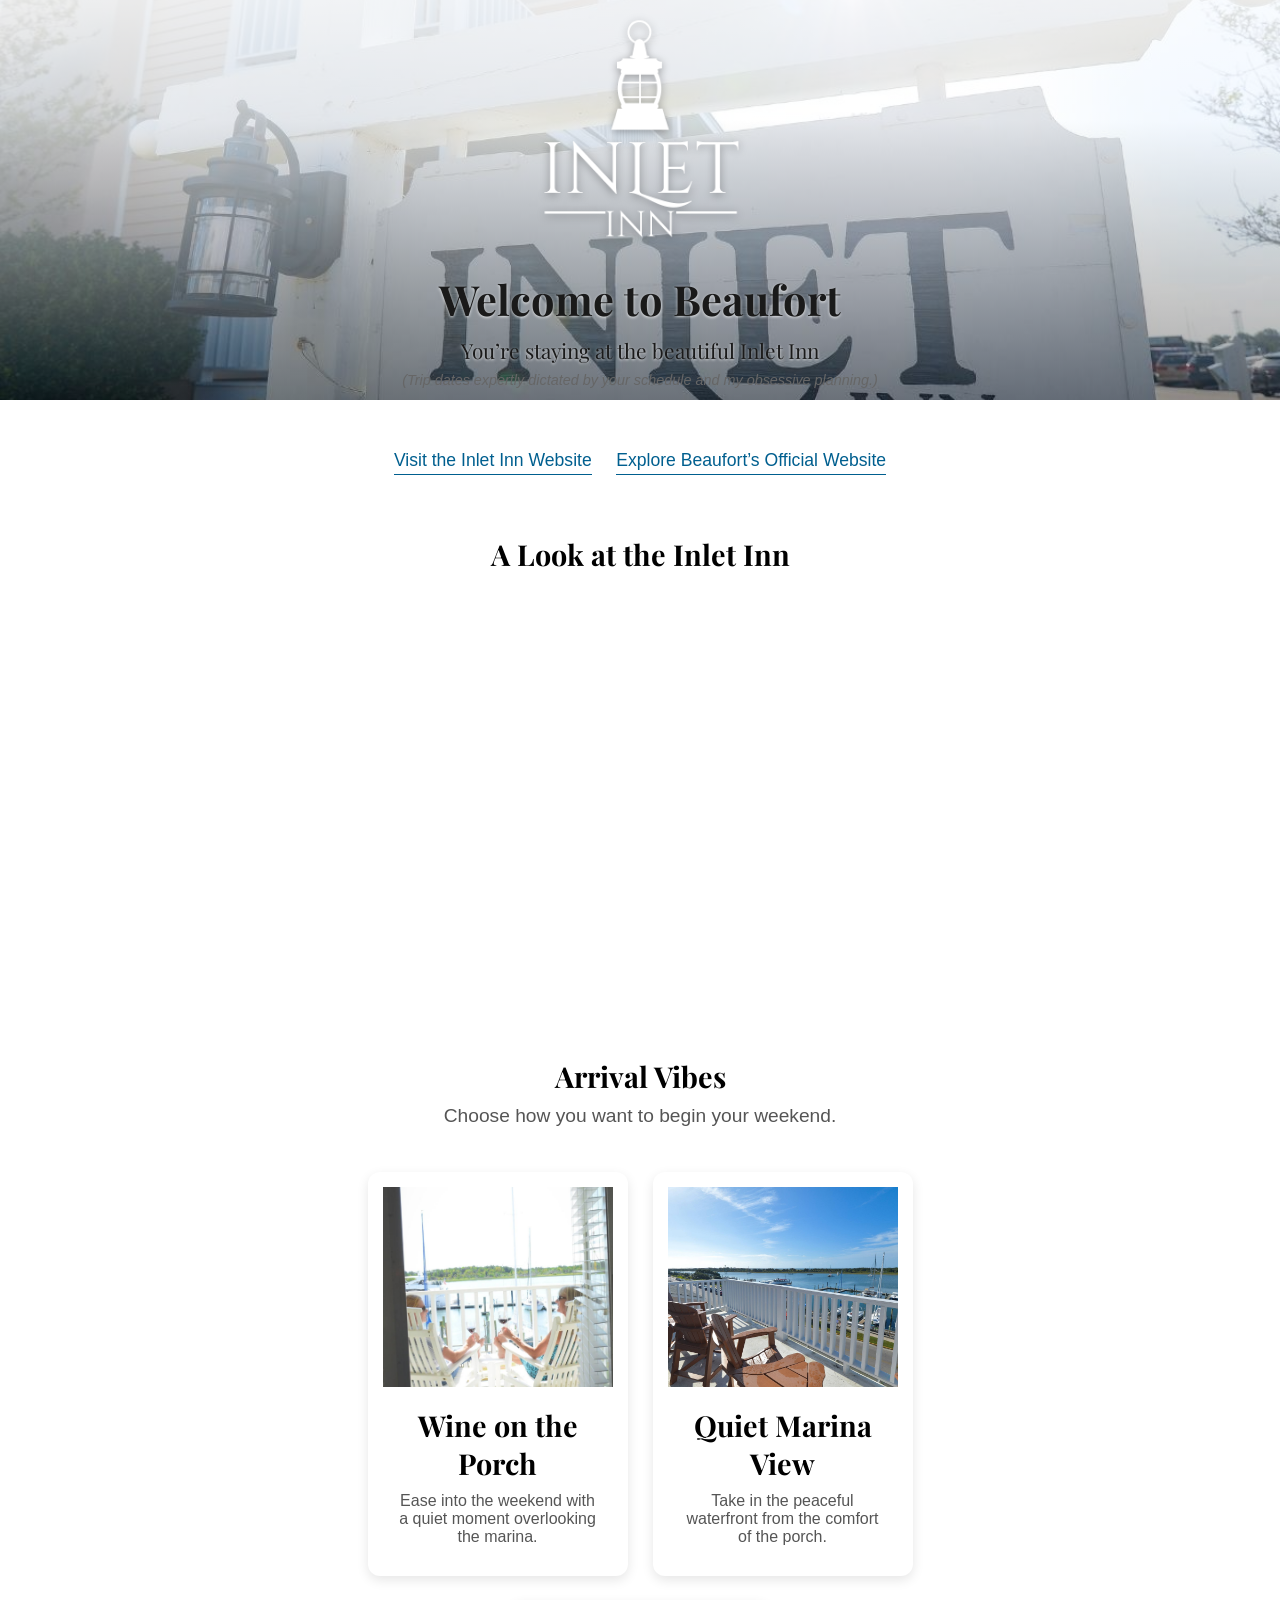
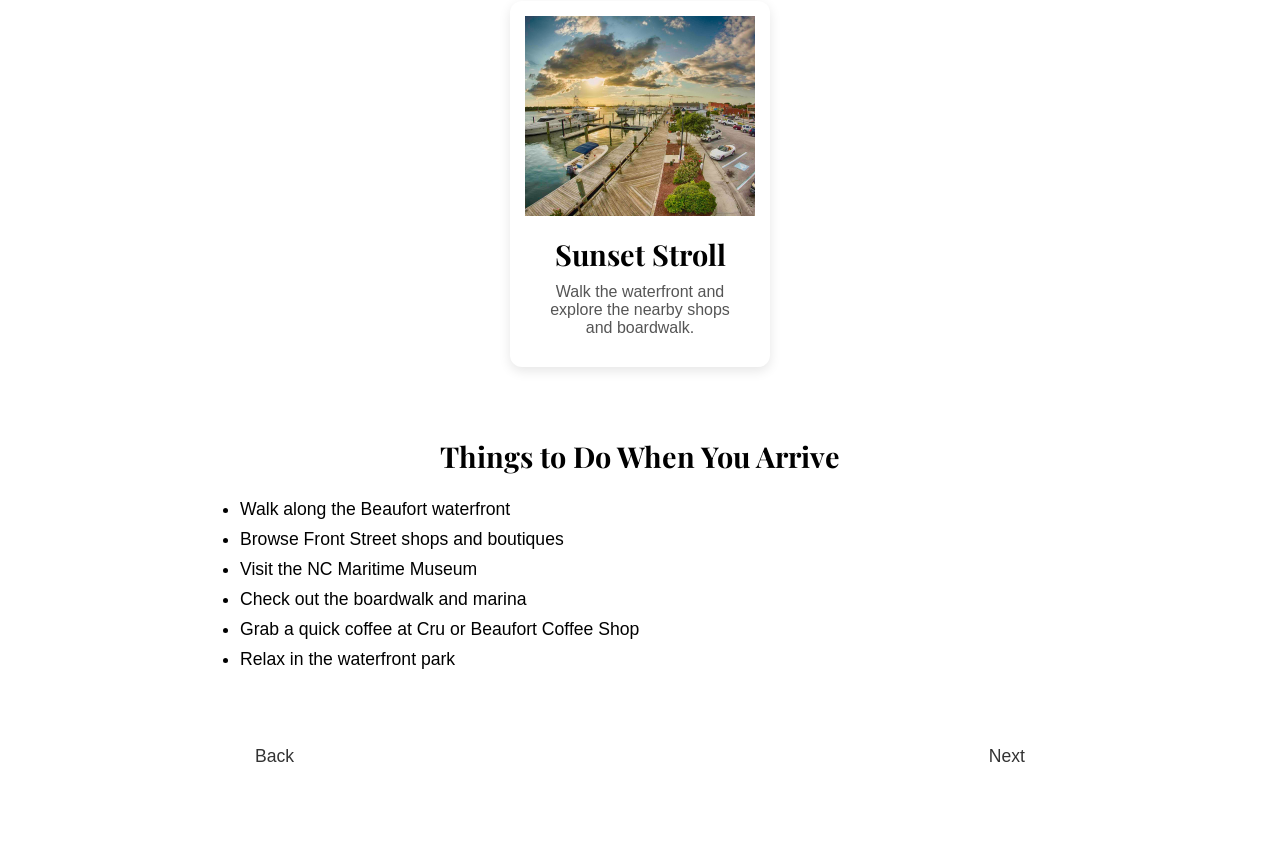
==== arrival.html @ 8ba9ebfc "Fix HTML formatting and clean up code" ====
<!DOCTYPE html>
<html lang="en">
<head>
    <meta charset="UTF-8">
    <meta name="viewport" content="width=device-width, initial-scale=1.0">
    <title>Your Arrival Experience</title>
    <link rel="stylesheet" href="style.css">
    <script src="script.js"></script>

    <!-- Coastal Boutique Fonts -->
    <link href="https://fonts.googleapis.com/css2?family=Playfair+Display:wght@500;700&family=Lato:wght@300;400;700&display=swap" rel="stylesheet">

    <style>
        body {
            font-family: 'Lato', sans-serif;
            background: #ffffff;
            margin: 0;
            padding: 0;
        }

        /* HERO SECTION */
        .hero {
            position: relative;
            height: 400px;
            background: url('images/inlet inn 4.jpg') center center / cover no-repeat;
            display: flex;
            align-items: center;
            justify-content: center;
            text-align: center;
        }

        /* Luxury overlay */
        .hero::before {
            content: "";
            position: absolute;
            inset: 0;
            background: linear-gradient(
                to bottom,
                rgba(255,255,255,0.85) 0%,
                rgba(255,255,255,0.70) 30%,
                rgba(0,0,0,0.35) 100%
            );
        }

        /* Hero content */
        .hero-content {
            position: relative;
            z-index: 2;
            animation: fadeInHero 1.2s ease;
        }

        /* Logo fade-in */
        .hero-logo {
            width: 230px;
            margin: 0 auto 20px auto;
            display: block;
            animation: fadeInLogo 1.2s ease;
            filter: brightness(1.15) drop-shadow(0 2px 4px rgba(0,0,0,0.35));
        }

        @keyframes fadeInLogo {
            from { opacity: 0; transform: translateY(-16px); }
            to { opacity: 1; transform: translateY(0); }
        }

        @keyframes fadeInHero {
            from { opacity: 0; transform: translateY(20px); }
            to { opacity: 1; transform: translateY(0); }
        }

        .hero h1 {
            font-family: 'Playfair Display', serif;
            font-size: 2.6rem;
            margin: 10px 0;
            color: #1a1a1a;
            text-shadow: 0 1px 3px rgba(255,255,255,0.8);
        }

        .hero-subtitle {
            font-size: 1.3rem;
            margin-top: 10px;
            font-family: 'Playfair Display', serif;
            color: #1a1a1a;
            text-shadow: 0 1px 3px rgba(255,255,255,0.8);
        }

        /* DISCLAIMER */
        .hero-disclaimer {
            font-size: 0.9rem;
            color: #666;
            margin-top: 8px;
            font-style: italic;
        }

        /* MAIN CONTENT WRAPPER */
        .arrival-wrapper {
            max-width: 900px;
            margin: 0 auto;
            padding: 20px;
        }

        /* LINKS */
        .arrival-links {
            text-align: center;
            margin: 20px 0;
        }

        .arrival-links a {
            display: inline-block;
            margin: 10px;
            font-size: 1.1rem;
            color: #005f8f;
            text-decoration: none;
            border-bottom: 1px solid #005f8f;
            padding-bottom: 3px;
        }

        .arrival-links a:hover {
            color: #003f5f;
            border-bottom-color: #003f5f;
        }

        /* SECTION HEADERS */
        .arrival-section {
            margin-top: 50px;
        }

        .arrival-section h2 {
            font-family: 'Playfair Display', serif;
            font-size: 1.8rem;
            margin-bottom: 10px;
            text-align: center;
        }

        /* VIDEO */
        .arrival-video {
            margin: 30px auto;
            max-width: 800px;
            border-radius: 12px;
            overflow: hidden;
        }

        /* LIST */
        .arrival-list {
            max-width: 800px;
            margin: 20px auto;
            font-size: 1.1rem;
            line-height: 1.7;
        }
    </style>
</head>

<body>

    <!-- HERO SECTION -->
    <div class="hero">
        <div class="hero-content">
            <img src="images/Inlet-Inn-logo-white.png" alt="Inlet Inn Logo" class="hero-logo">
            <h1>Welcome to Beaufort</h1>
            <p class="hero-subtitle">You’re staying at the beautiful Inlet Inn</p>

            <!-- FUNNY DISCLAIMER -->
            <p class="hero-disclaimer">(Trip dates expertly dictated by your schedule and my obsessive planning.)</p>
        </div>
    </div>

    <!-- MAIN CONTENT -->
    <div class="arrival-wrapper">

        <div class="arrival-links">
            <a href="https://inlet-inn.com" target="_blank">Visit the Inlet Inn Website</a>
            <a href="https://www.beaufortnc.org" target="_blank">Explore Beaufort’s Official Website</a>
        </div>

        <!-- VIDEO -->
        <div class="arrival-section">
            <h2>A Look at the Inlet Inn</h2>

            <div class="arrival-video">
                <iframe 
                    title="vimeo-player"
                    src="https://player.vimeo.com/video/480948687?h=5a5cd21400"
                    width="100%"
                    height="400"
                    frameborder="0"
                    referrerpolicy="strict-origin-when-cross-origin"
                    allow="autoplay; fullscreen; picture-in-picture; clipboard-write; encrypted-media; web-share"
                    allowfullscreen
                    style="border-radius:12px;">
                </iframe>
            </div>
        </div>

        <!-- ARRIVAL VIBES -->
        <div class="arrival-section">
            <h2>Arrival Vibes</h2>
            <p class="page-subtitle" style="text-align:center;">Choose how you want to begin your weekend.</p>

            <div class="choices-container">

                <div class="choice-card" onclick="saveChoice('arrival', 'Wine on the Porch')">
                    <img src="images/inlet inn 1.jpg" alt="Rocking Chairs Drinking Wine">
                    <h2>Wine on the Porch</h2>
                    <p>Ease into the weekend with a quiet moment overlooking the marina.</p>
                </div>

                <div class="choice-card" onclick="saveChoice('arrival', 'Quiet Marina View')">
                    <img src="images/inlet inn 2.jpg" alt="Empty Chairs Overlooking Marina">
                    <h2>Quiet Marina View</h2>
                    <p>Take in the peaceful waterfront from the comfort of the porch.</p>
                </div>

                <div class="choice-card" onclick="saveChoice('arrival', 'Sunset Stroll')">
                    <img src="images/beaufort 3.jpg" alt="Marina with Car Park">
                    <h2>Sunset Stroll</h2>
                    <p>Walk the waterfront and explore the nearby shops and boardwalk.</p>
                </div>

            </div>
        </div>

        <!-- THINGS TO DO -->
        <div class="arrival-section">
            <h2>Things to Do When You Arrive</h2>

            <div class="arrival-list">
                <ul>
                    <li>Walk along the Beaufort waterfront</li>
                    <li>Browse Front Street shops and boutiques</li>
                    <li>Visit the NC Maritime Museum</li>
                    <li>Check out the boardwalk and marina</li>
                    <li>Grab a quick coffee at Cru or Beaufort Coffee Shop</li>
                    <li>Relax in the waterfront park</li>
                </ul>
            </div>
        </div>

        <!-- NAVIGATION -->
        <div class="nav-buttons" style="text-align:center; margin:40px 0;">
            <button class="back-btn" onclick="goBack('index.html')">Back</button>

            <!-- UPDATED NEXT LINK -->
            <button class="next-btn" onclick="goNext('dinner-and-drinks.html')">Next</button>
        </div>

    </div>

</body>
</html>
---- style.css ----
/* GLOBAL RESET */
* {
    margin: 0;
    padding: 0;
    box-sizing: border-box;
    font-family: Arial, Helvetica, sans-serif;
}

/* HERO SECTION */
.hero {
    position: relative;
    width: 100%;
    height: 100vh;
    overflow: hidden;
}

.hero-img {
    width: 100%;
    height: 100%;
    object-fit: cover;
    filter: brightness(60%);
}

.hero-text {
    position: absolute;
    top: 50%;
    left: 50%;
    transform: translate(-50%, -50%);
    text-align: center;
    color: white;
}

.hero-text h1 {
    font-size: 3rem;
    margin-bottom: 10px;
}

.hero-text p {
    font-size: 1.3rem;
    margin-bottom: 25px;
}

/* BUTTONS */
.start-btn,
.next-btn,
.back-btn {
    padding: 12px 25px;
    font-size: 1.1rem;
    border: none;
    border-radius: 8px;
    cursor: pointer;
    background-color: #ffffff;
    color: #333;
    transition: 0.2s;
}

.start-btn:hover,
.next-btn:hover,
.back-btn:hover {
    background-color: #f0f0f0;
}

/* PAGE TITLES */
.page-title {
    text-align: center;
    margin-top: 30px;
    font-size: 2rem;
}

.page-subtitle {
    text-align: center;
    margin-bottom: 25px;
    font-size: 1.2rem;
    color: #555;
}

/* CHOICE CARDS */
.choices-container {
    display: flex;
    flex-wrap: wrap;
    justify-content: center;
    gap: 25px;
    padding: 20px;
}

.choice-card {
    width: 300px;
    background: #fff;
    border-radius: 12px;
    overflow: hidden;
    box-shadow: 0 4px 10px rgba(0,0,0,0.15);
    cursor: pointer;
    transition: transform 0.2s;
    text-align: center;
}

.choice-card:hover {
    transform: scale(1.03);
}

.choice-card img {
    width: 100%;
    height: 200px;
    object-fit: cover;
}

.choice-card h2 {
    margin: 15px 0 5px;
}

.choice-card p {
    padding: 0 15px 15px;
    color: #555;
}

.external-link {
    display: block;
    padding: 10px;
    background: #f7f7f7;
    text-decoration: none;
    color: #0077cc;
    font-weight: bold;
}

/* NAVIGATION BUTTONS */
.nav-buttons {
    display: flex;
    justify-content: space-between;
    padding: 20px;
}
/* Boutique link styling */
.external-link {
    color: #005f8f;
    text-decoration: none;
    font-weight: 500;
    border-bottom: 1px solid #005f8f;
    padding-bottom: 2px;
}

.external-link:hover {
    color: #003f5f;
    border-bottom-color: #003f5f;
}

/* Boutique card layout */
.choices-container {
    display: flex;
    flex-wrap: wrap;
    justify-content: center;
    gap: 25px;
}

.choice-card {
    background: white;
    border-radius: 12px;
    padding: 15px;
    width: 260px;
    box-shadow: 0 4px 12px rgba(0,0,0,0.1);
    transition: transform 0.2s ease;
    animation: fadeInUp 0.6s ease;
}

.choice-card:hover {
    transform: translateY(-4px);
}

@keyframes fadeInUp {
    from { opacity: 0; transform: translateY(15px); }
    to { opacity: 1; transform: translateY(0); }
}
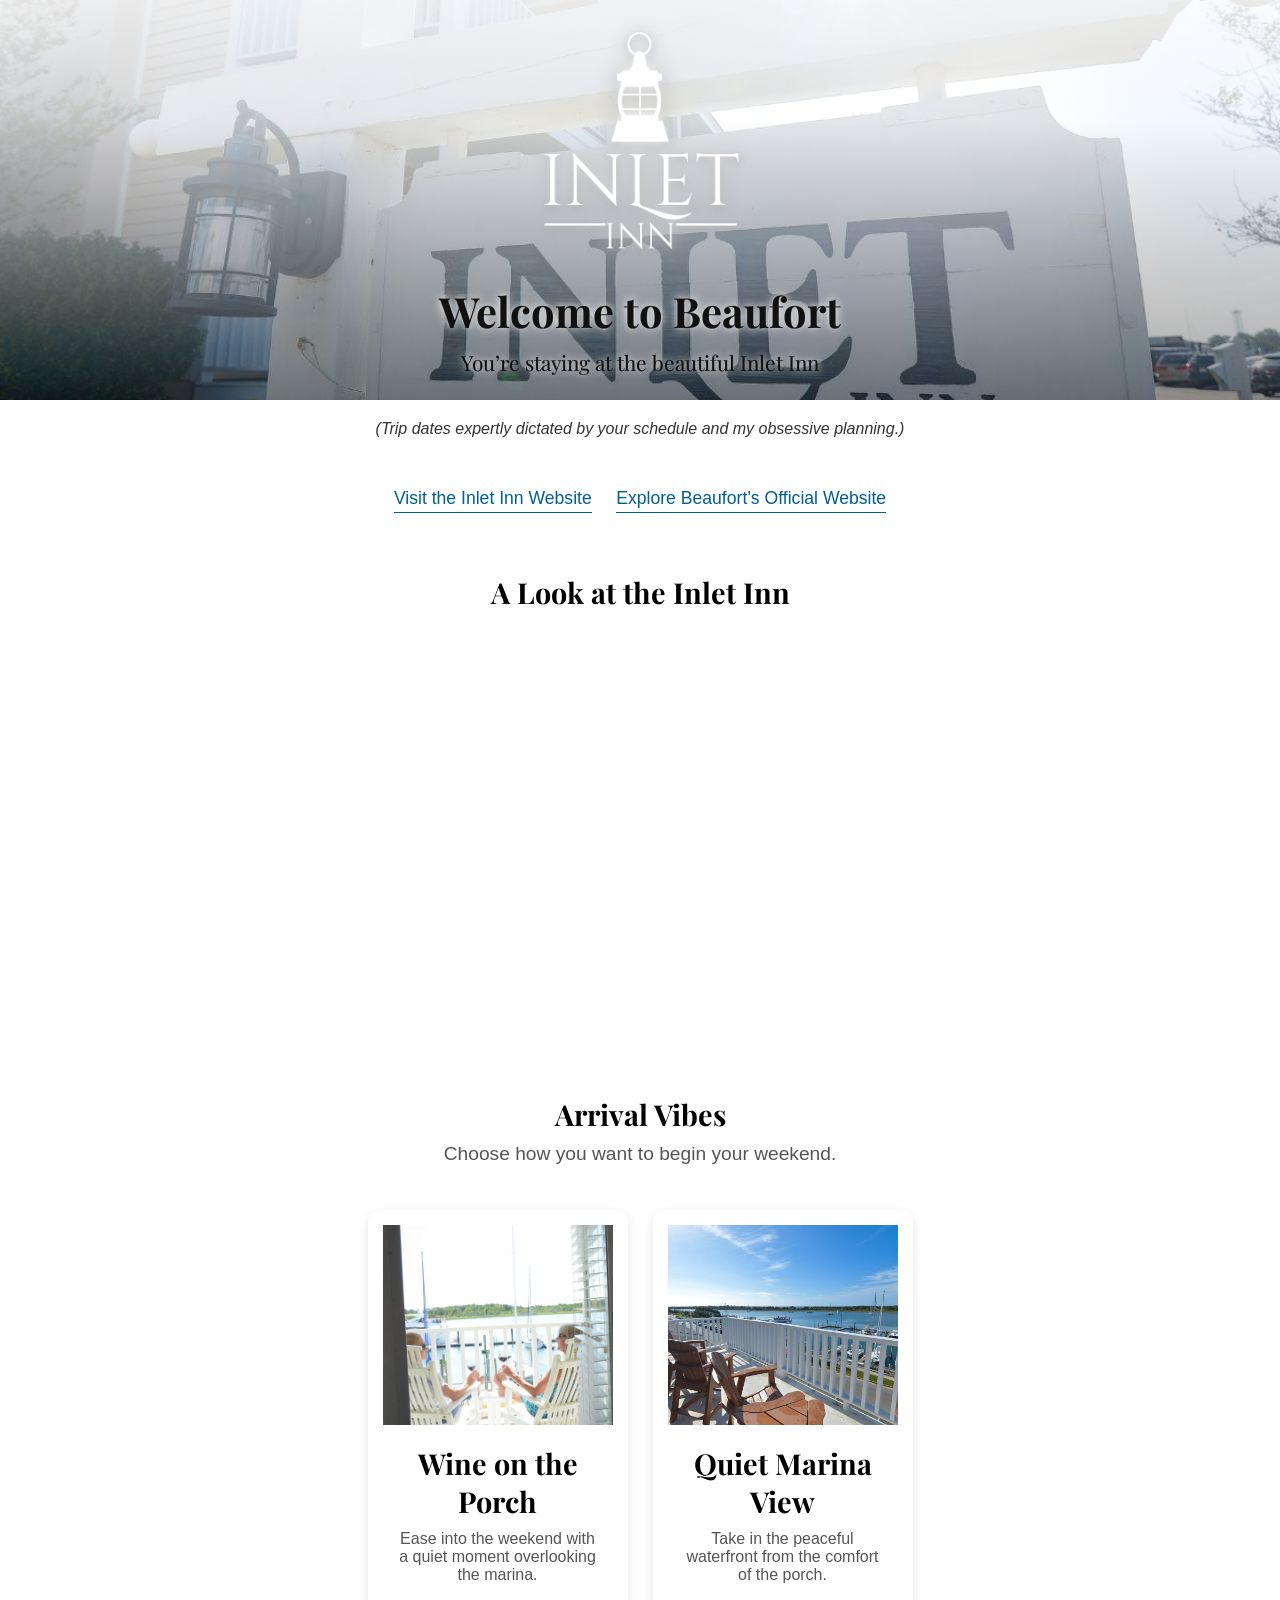
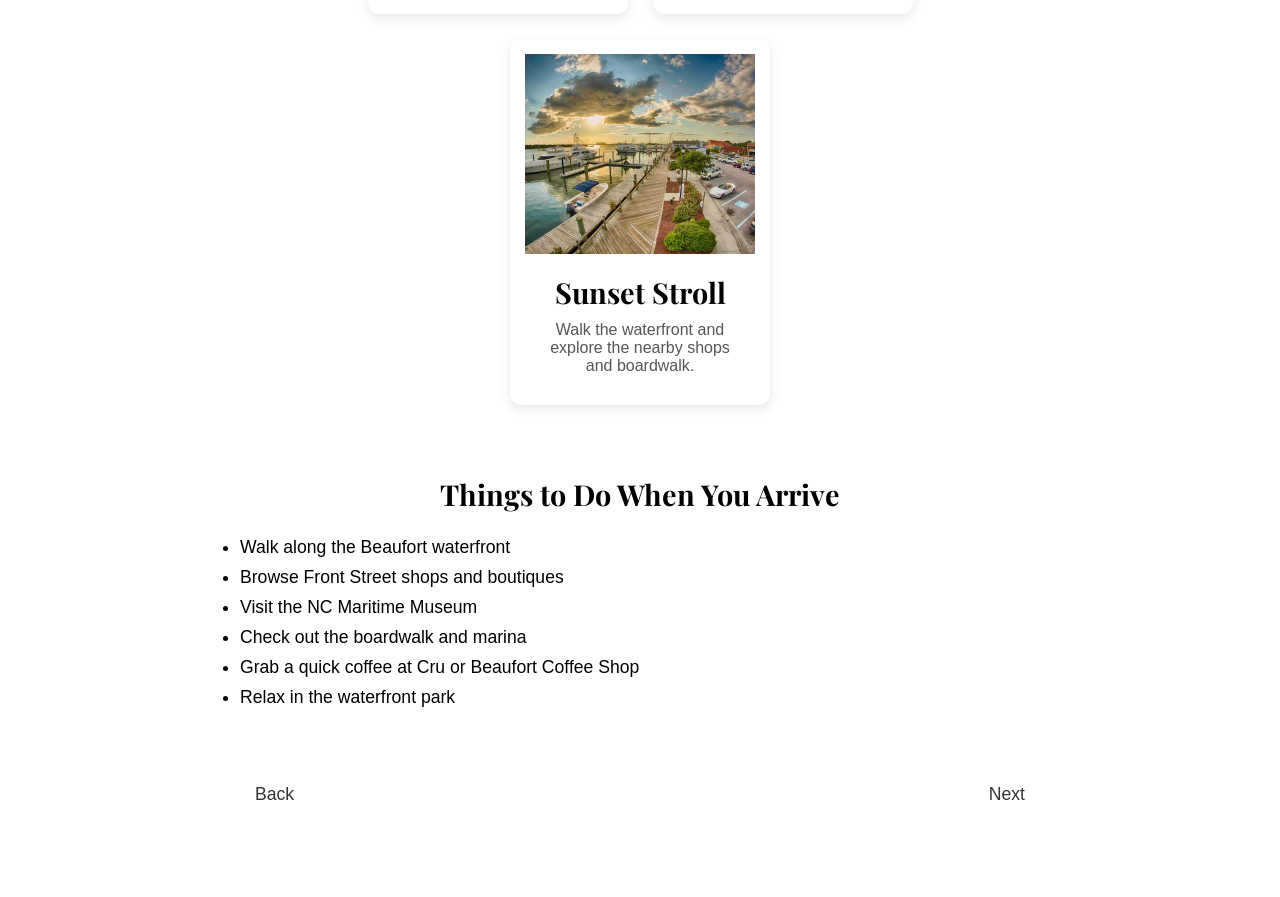
==== commit 45c080db: "Refactor arrival.html for improved styling and layout Updated the hero section with improved logo st" ====
--- a/arrival.html
+++ b/arrival.html
@@ -49,13 +49,17 @@
             animation: fadeInHero 1.2s ease;
         }
 
-        /* Logo fade-in */
+        /* Logo with soft glow */
         .hero-logo {
             width: 230px;
             margin: 0 auto 20px auto;
             display: block;
             animation: fadeInLogo 1.2s ease;
-            filter: brightness(1.15) drop-shadow(0 2px 4px rgba(0,0,0,0.35));
+            filter:
+                brightness(1.15)
+                drop-shadow(0 0 6px rgba(255,255,255,0.9))
+                drop-shadow(0 0 12px rgba(255,255,255,0.6))
+                drop-shadow(0 2px 4px rgba(0,0,0,0.35));
         }
 
         @keyframes fadeInLogo {
@@ -68,28 +72,40 @@
             to { opacity: 1; transform: translateY(0); }
         }
 
+        /* Hero title with soft glow */
         .hero h1 {
             font-family: 'Playfair Display', serif;
             font-size: 2.6rem;
             margin: 10px 0;
-            color: #1a1a1a;
-            text-shadow: 0 1px 3px rgba(255,255,255,0.8);
-        }
-
+            color: #111;
+            text-shadow:
+                0 0 6px rgba(255,255,255,0.9),
+                0 0 12px rgba(255,255,255,0.6),
+                0 1px 4px rgba(0,0,0,0.25);
+            -webkit-text-stroke: 0.4px rgba(0,0,0,0.25);
+        }
+
+        /* Hero subtitle with soft glow */
         .hero-subtitle {
             font-size: 1.3rem;
             margin-top: 10px;
             font-family: 'Playfair Display', serif;
-            color: #1a1a1a;
-            text-shadow: 0 1px 3px rgba(255,255,255,0.8);
-        }
-
-        /* DISCLAIMER */
+            color: #111;
+            text-shadow:
+                0 0 6px rgba(255,255,255,0.9),
+                0 0 12px rgba(255,255,255,0.6),
+                0 1px 4px rgba(0,0,0,0.25);
+            -webkit-text-stroke: 0.4px rgba(0,0,0,0.25);
+        }
+
+        /* DISCLAIMER BELOW HERO */
         .hero-disclaimer {
-            font-size: 0.9rem;
-            color: #666;
-            margin-top: 8px;
+            text-align: center;
+            font-size: 1rem;
+            color: #333;
             font-style: italic;
+            margin: 20px auto 0 auto;
+            max-width: 900px;
         }
 
         /* MAIN CONTENT WRAPPER */
@@ -158,11 +174,11 @@
             <img src="images/Inlet-Inn-logo-white.png" alt="Inlet Inn Logo" class="hero-logo">
             <h1>Welcome to Beaufort</h1>
             <p class="hero-subtitle">You’re staying at the beautiful Inlet Inn</p>
-
-            <!-- FUNNY DISCLAIMER -->
-            <p class="hero-disclaimer">(Trip dates expertly dictated by your schedule and my obsessive planning.)</p>
         </div>
     </div>
+
+    <!-- DISCLAIMER BELOW HERO -->
+    <p class="hero-disclaimer">(Trip dates expertly dictated by your schedule and my obsessive planning.)</p>
 
     <!-- MAIN CONTENT -->
     <div class="arrival-wrapper">
@@ -247,4 +263,3 @@
 
 </body>
 </html>
-
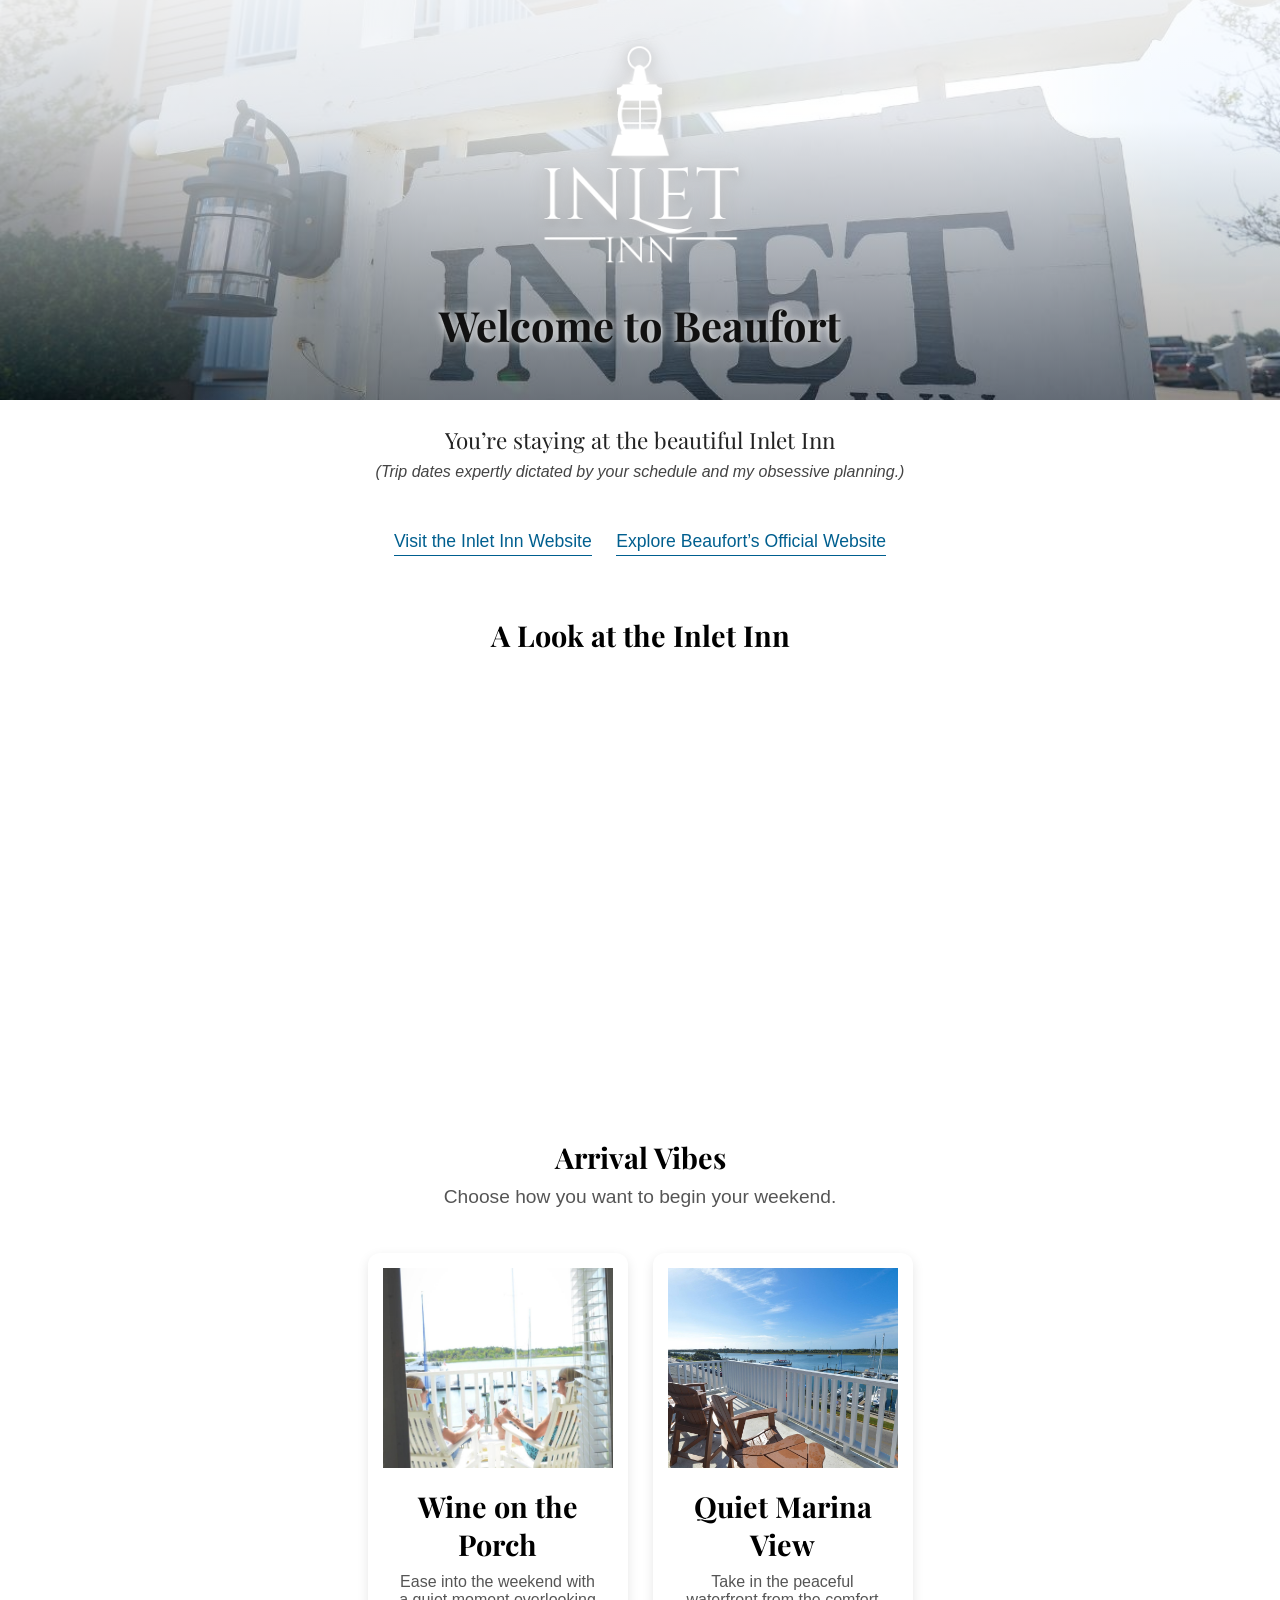
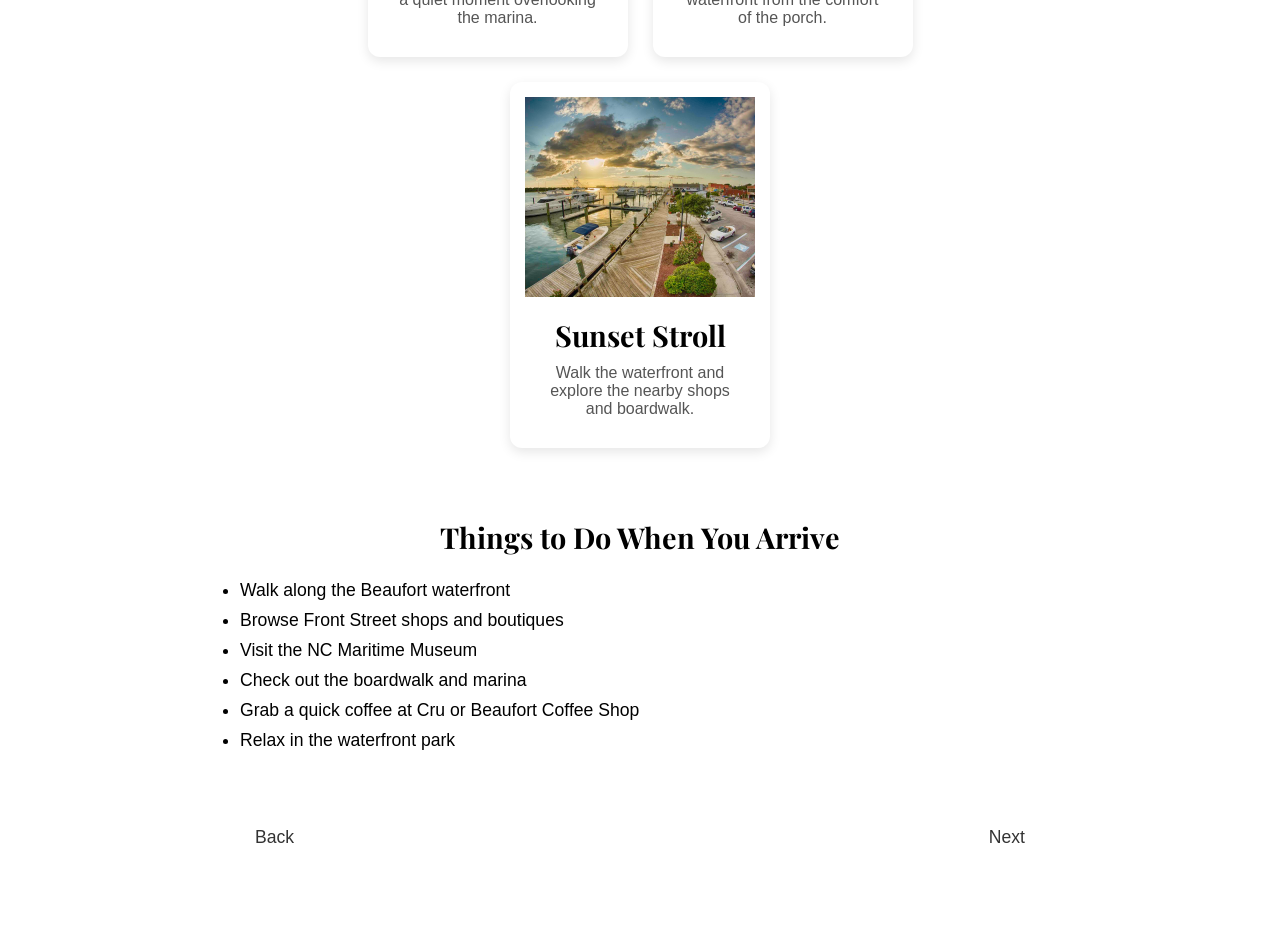
==== commit 145da975: "Refactor arrival.html for improved structure and clarity" ====
--- a/arrival.html
+++ b/arrival.html
@@ -85,27 +85,25 @@
             -webkit-text-stroke: 0.4px rgba(0,0,0,0.25);
         }
 
-        /* Hero subtitle with soft glow */
-        .hero-subtitle {
-            font-size: 1.3rem;
-            margin-top: 10px;
+        /* SUBTITLE + DISCLAIMER BELOW HERO */
+        .below-hero {
+            max-width: 900px;
+            margin: 25px auto 0 auto;
+            text-align: center;
+            padding: 0 20px;
+        }
+
+        .below-hero .subtitle {
             font-family: 'Playfair Display', serif;
-            color: #111;
-            text-shadow:
-                0 0 6px rgba(255,255,255,0.9),
-                0 0 12px rgba(255,255,255,0.6),
-                0 1px 4px rgba(0,0,0,0.25);
-            -webkit-text-stroke: 0.4px rgba(0,0,0,0.25);
-        }
-
-        /* DISCLAIMER BELOW HERO */
-        .hero-disclaimer {
-            text-align: center;
+            font-size: 1.4rem;
+            color: #222;
+            margin-bottom: 8px;
+        }
+
+        .below-hero .disclaimer {
             font-size: 1rem;
-            color: #333;
+            color: #444;
             font-style: italic;
-            margin: 20px auto 0 auto;
-            max-width: 900px;
         }
 
         /* MAIN CONTENT WRAPPER */
@@ -173,12 +171,14 @@
         <div class="hero-content">
             <img src="images/Inlet-Inn-logo-white.png" alt="Inlet Inn Logo" class="hero-logo">
             <h1>Welcome to Beaufort</h1>
-            <p class="hero-subtitle">You’re staying at the beautiful Inlet Inn</p>
         </div>
     </div>
 
-    <!-- DISCLAIMER BELOW HERO -->
-    <p class="hero-disclaimer">(Trip dates expertly dictated by your schedule and my obsessive planning.)</p>
+    <!-- SUBTITLE + DISCLAIMER BELOW HERO -->
+    <div class="below-hero">
+        <p class="subtitle">You’re staying at the beautiful Inlet Inn</p>
+        <p class="disclaimer">(Trip dates expertly dictated by your schedule and my obsessive planning.)</p>
+    </div>
 
     <!-- MAIN CONTENT -->
     <div class="arrival-wrapper">
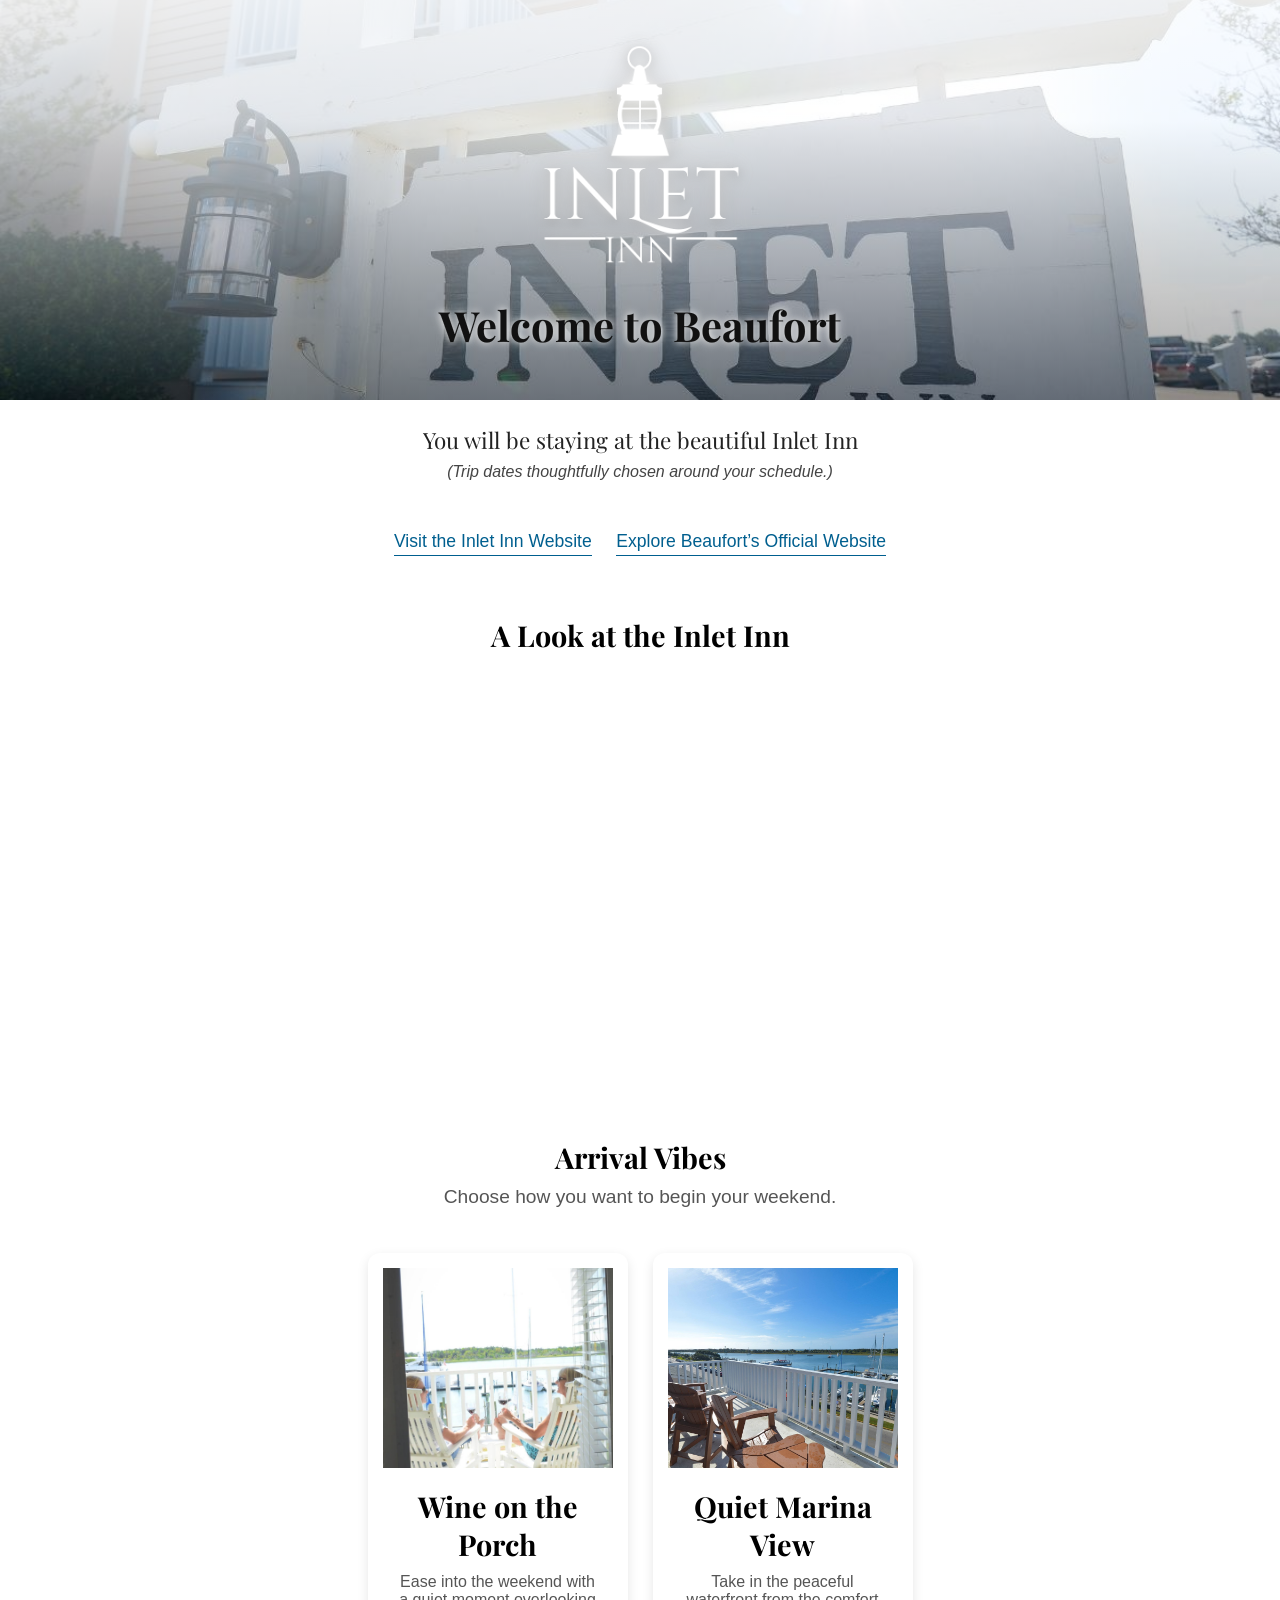
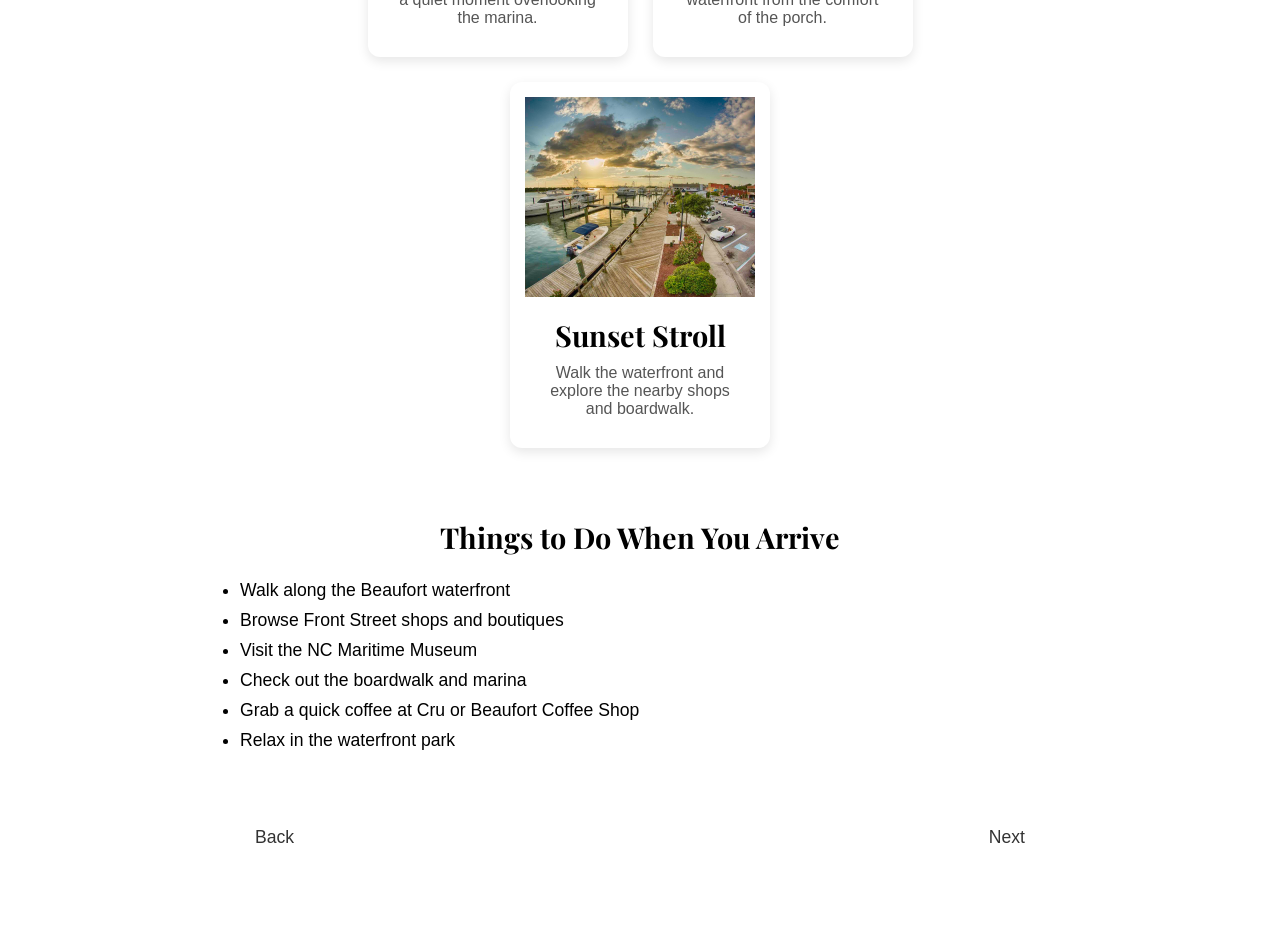
==== commit f45d2724: "Fix HTML formatting and update content" ====
--- a/arrival.html
+++ b/arrival.html
@@ -176,8 +176,8 @@
 
     <!-- SUBTITLE + DISCLAIMER BELOW HERO -->
     <div class="below-hero">
-        <p class="subtitle">You’re staying at the beautiful Inlet Inn</p>
-        <p class="disclaimer">(Trip dates expertly dictated by your schedule and my obsessive planning.)</p>
+        <p class="subtitle">You will be staying at the beautiful Inlet Inn</p>
+        <p class="disclaimer">(Trip dates thoughtfully chosen around your schedule.)</p>
     </div>
 
     <!-- MAIN CONTENT -->
@@ -254,8 +254,6 @@
         <!-- NAVIGATION -->
         <div class="nav-buttons" style="text-align:center; margin:40px 0;">
             <button class="back-btn" onclick="goBack('index.html')">Back</button>
-
-            <!-- UPDATED NEXT LINK -->
             <button class="next-btn" onclick="goNext('dinner-and-drinks.html')">Next</button>
         </div>
 
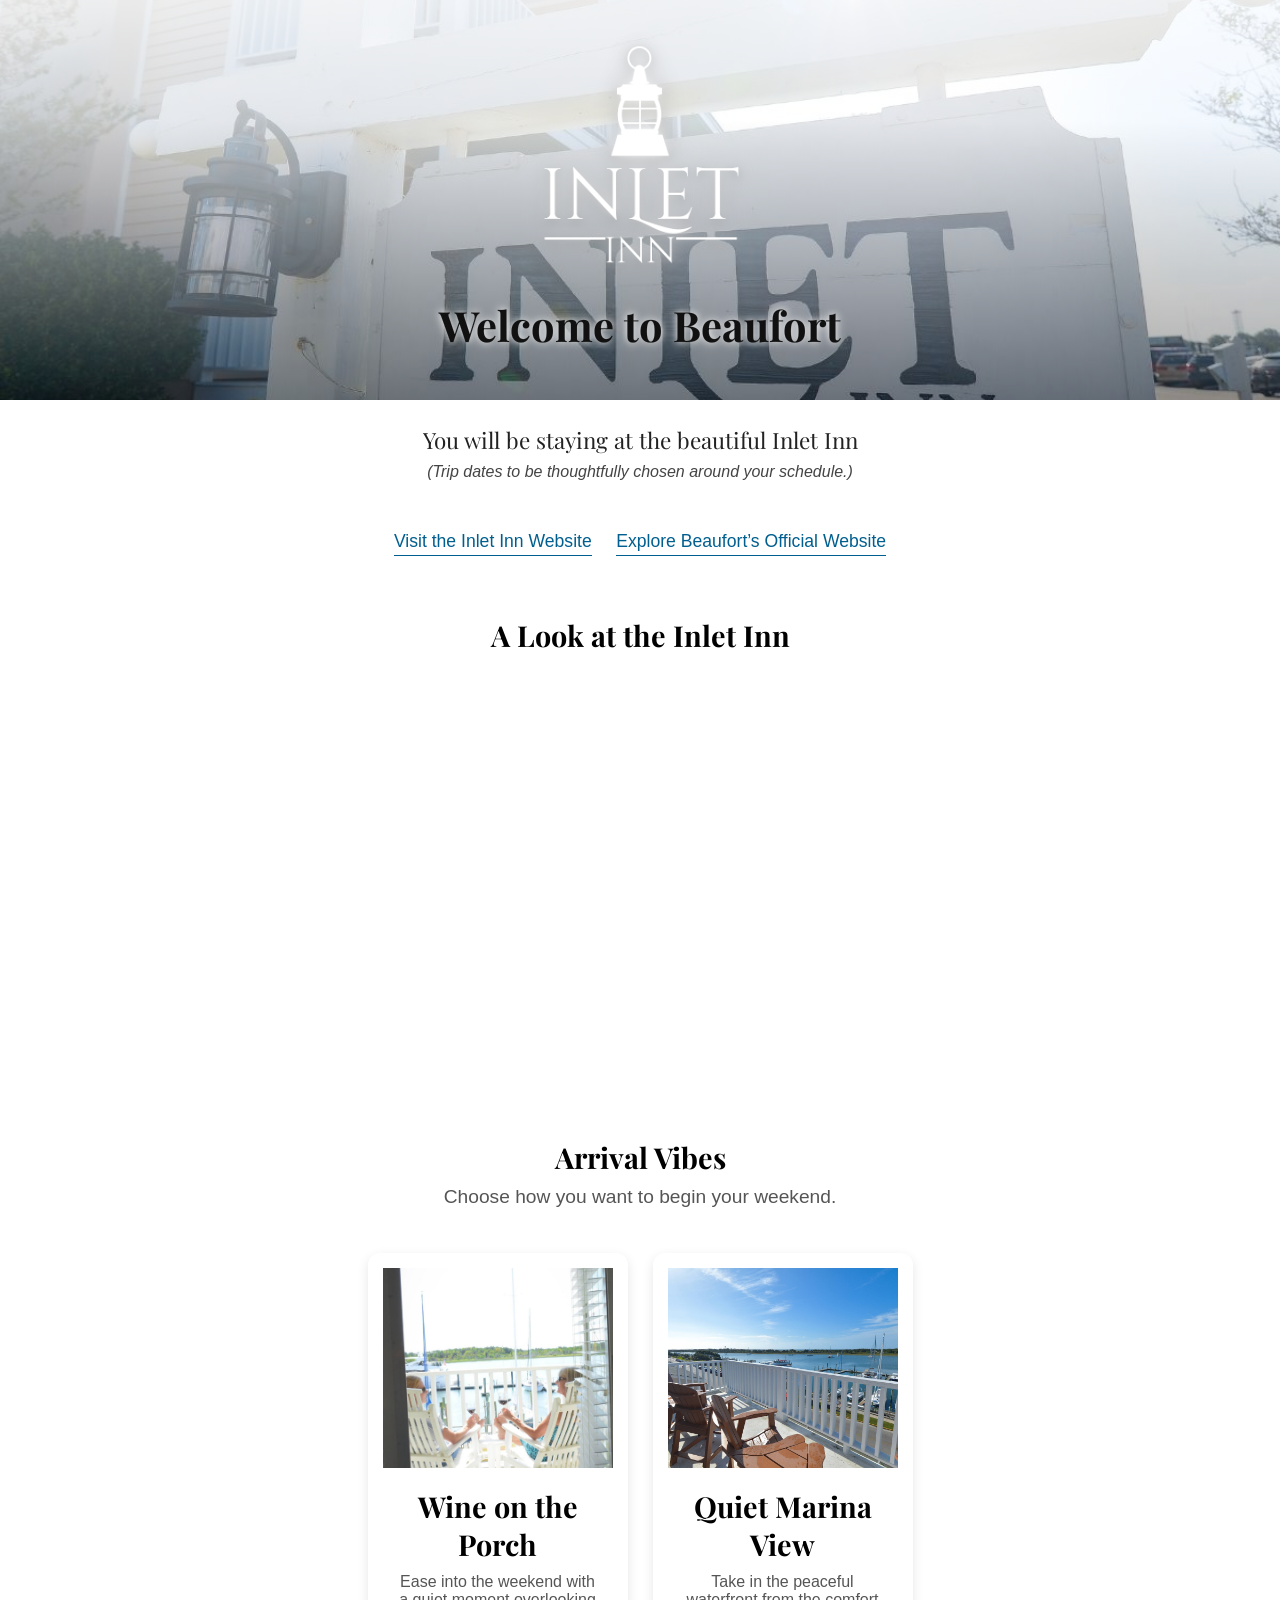
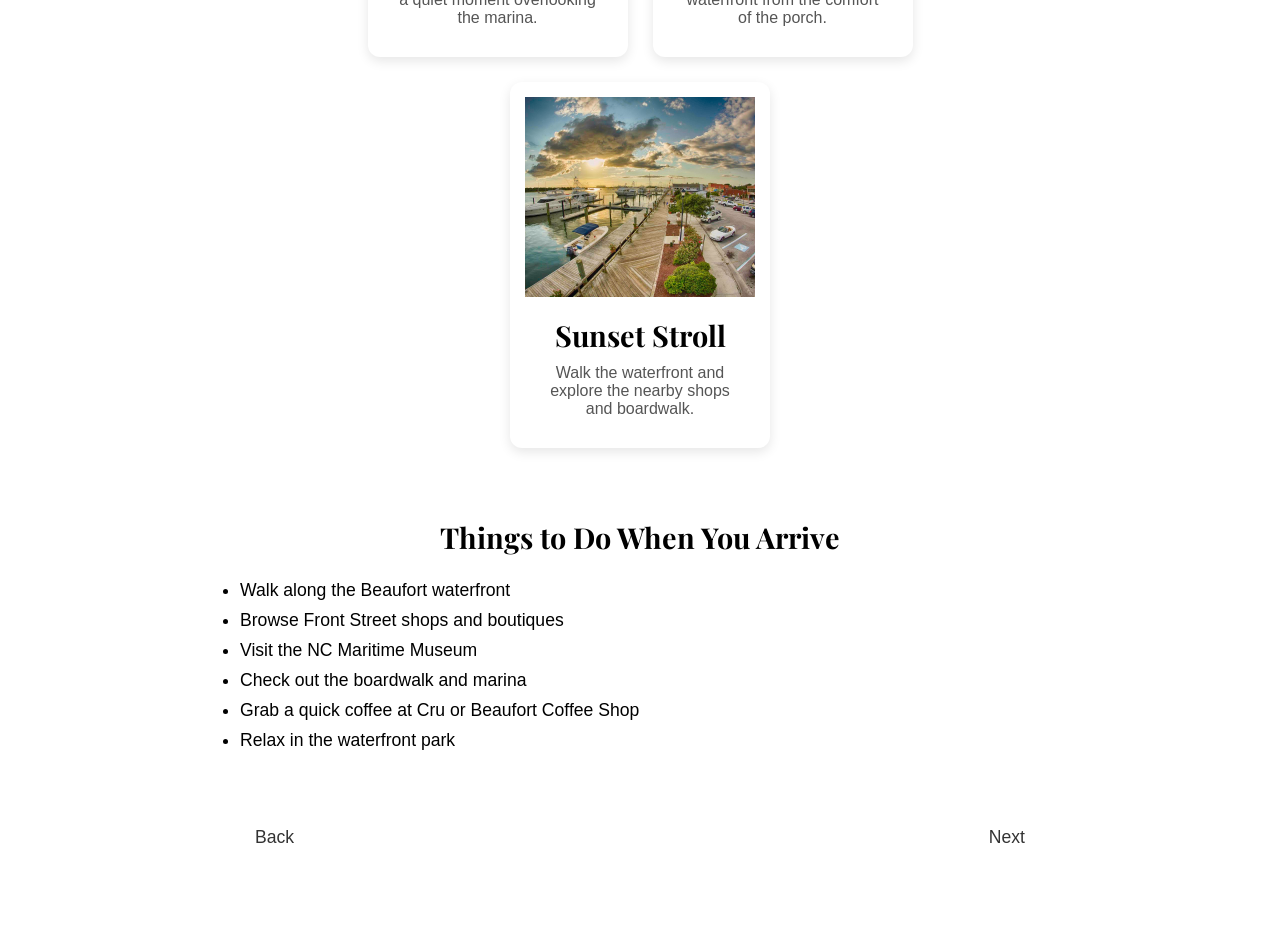
==== commit 8fe6588a: "Fix HTML encoding issues in arrival.html" ====
--- a/arrival.html
+++ b/arrival.html
@@ -177,7 +177,7 @@
     <!-- SUBTITLE + DISCLAIMER BELOW HERO -->
     <div class="below-hero">
         <p class="subtitle">You will be staying at the beautiful Inlet Inn</p>
-        <p class="disclaimer">(Trip dates thoughtfully chosen around your schedule.)</p>
+        <p class="disclaimer">(Trip dates to be thoughtfully chosen around your schedule.)</p>
     </div>
 
     <!-- MAIN CONTENT -->
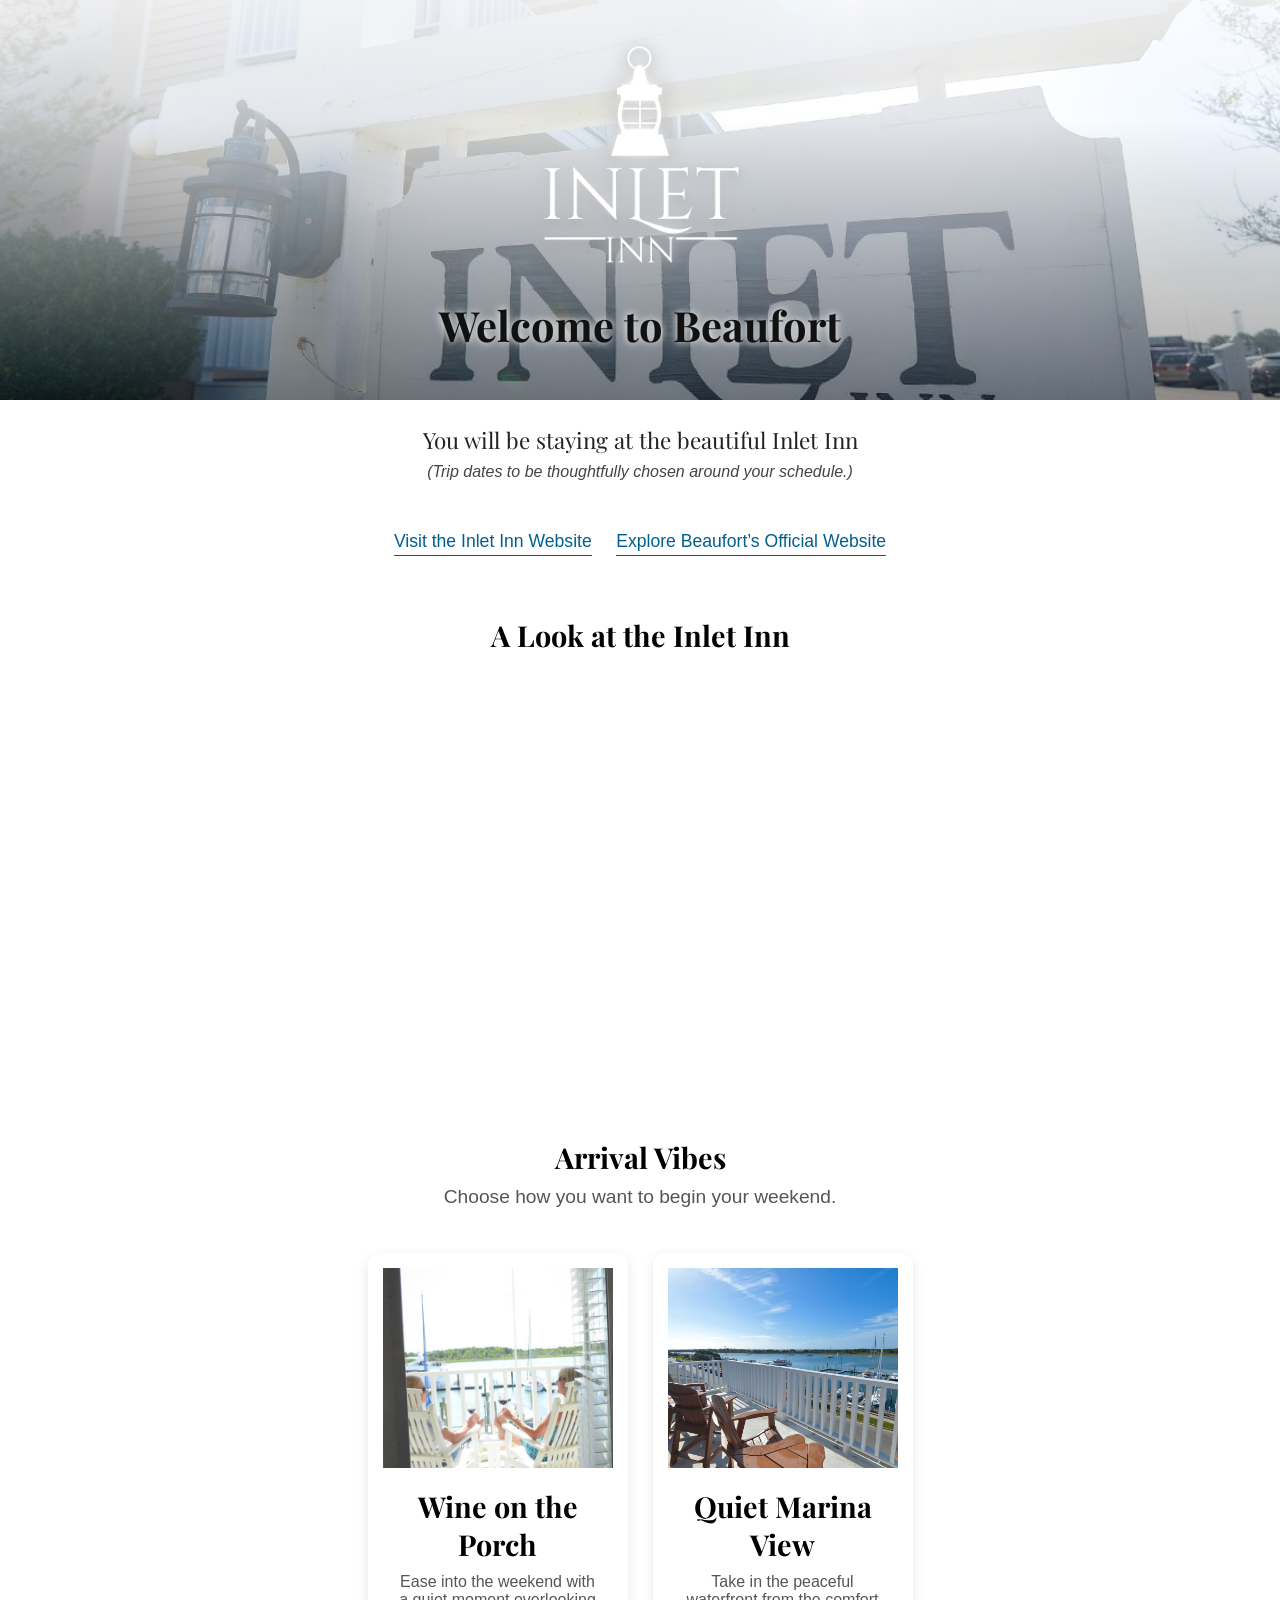
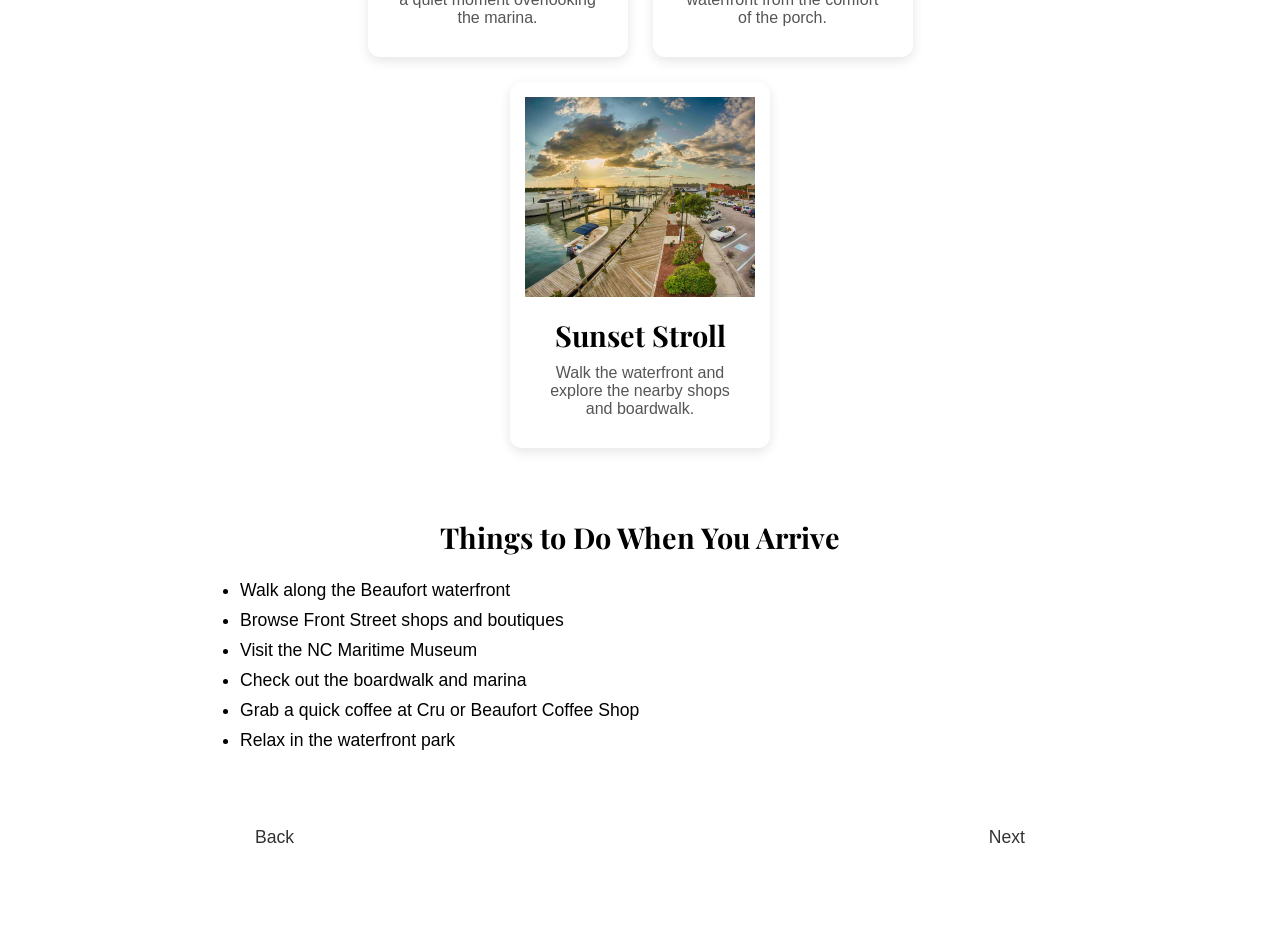
==== commit 07369c97: "Enhance arrival.html with background texture Added a faint beach texture background to the body for " ====
--- a/arrival.html
+++ b/arrival.html
@@ -16,6 +16,19 @@
             background: #ffffff;
             margin: 0;
             padding: 0;
+        }
+
+        /* FAINT BEACH TEXTURE BACKGROUND — ADDED */
+        body::before {
+            content: "";
+            position: fixed;
+            inset: 0;
+            background: url('images/faint-beach-texture.jpg'); /* your beach texture file */
+            background-size: cover;
+            background-position: center;
+            opacity: 0.18;        /* subtle */
+            filter: blur(1.5px);  /* keeps text crisp */
+            z-index: -1;
         }
 
         /* HERO SECTION */
@@ -261,3 +274,4 @@
 
 </body>
 </html>
+
